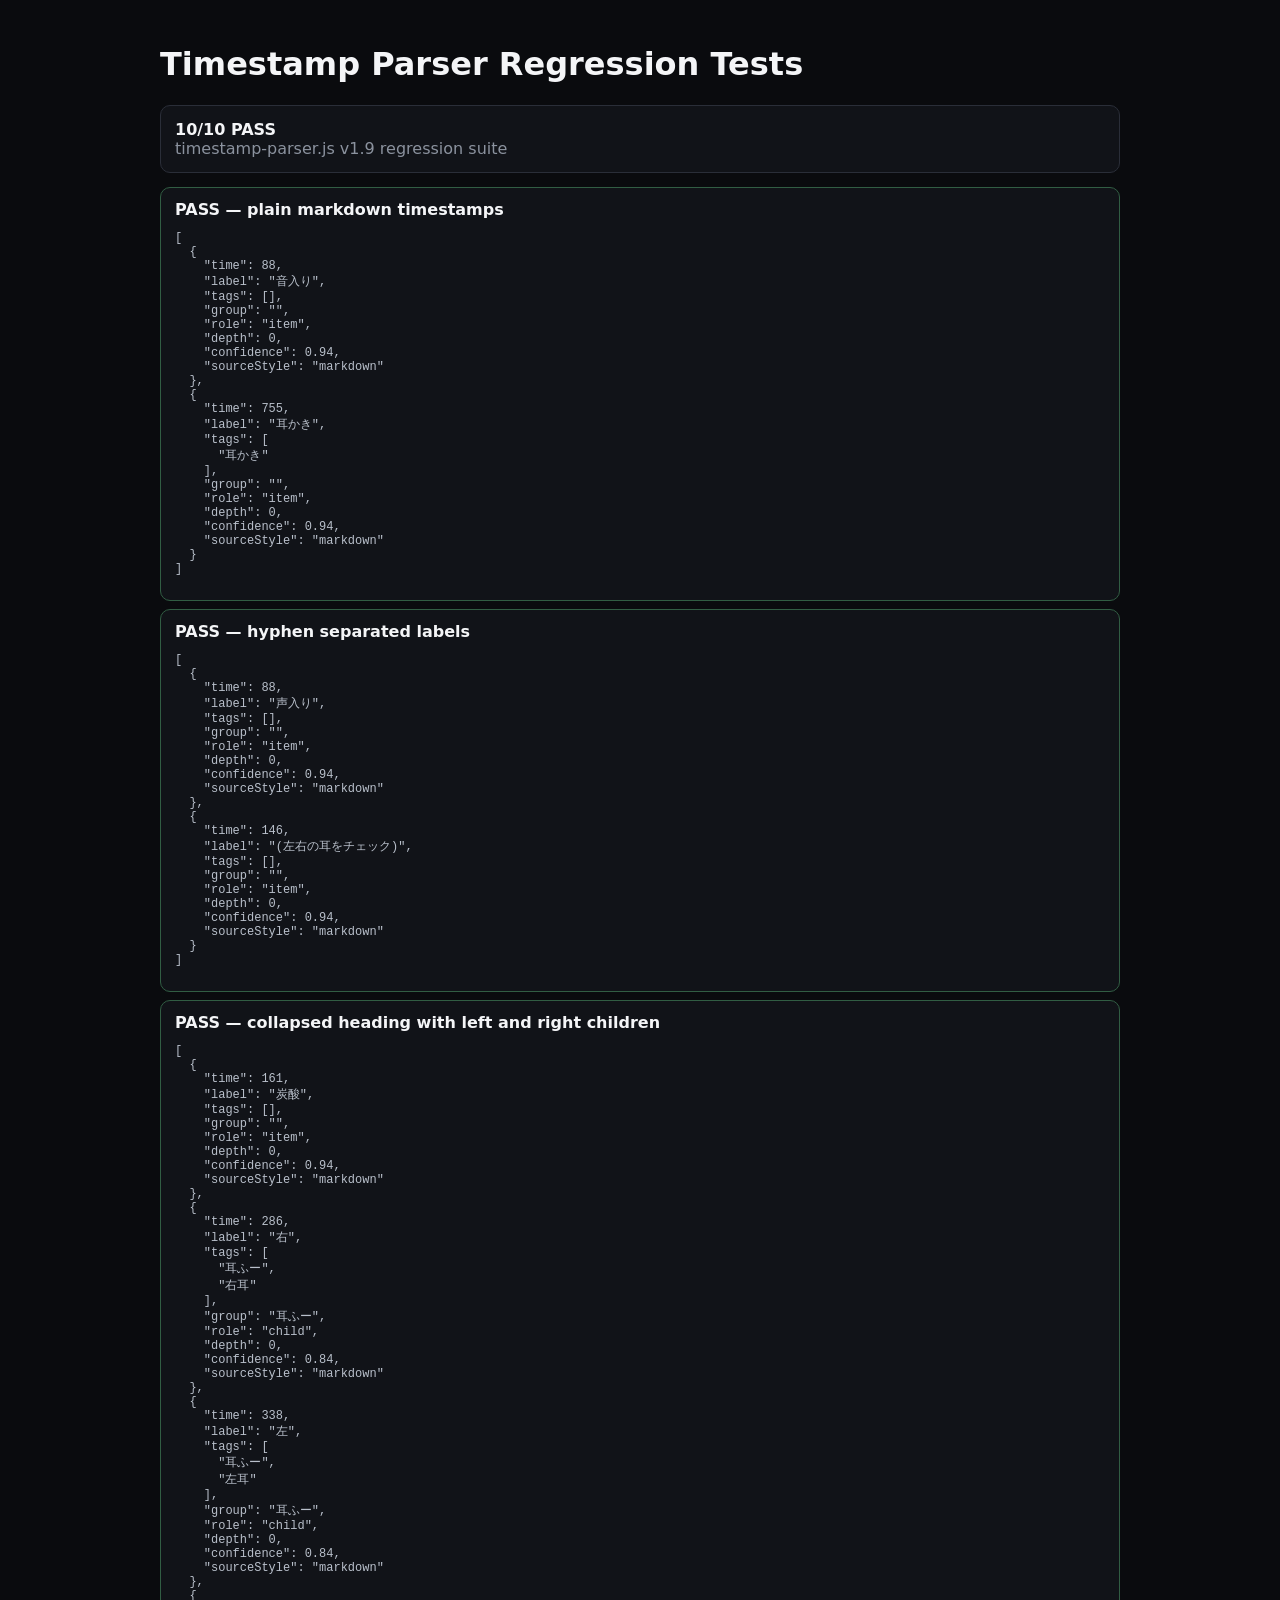
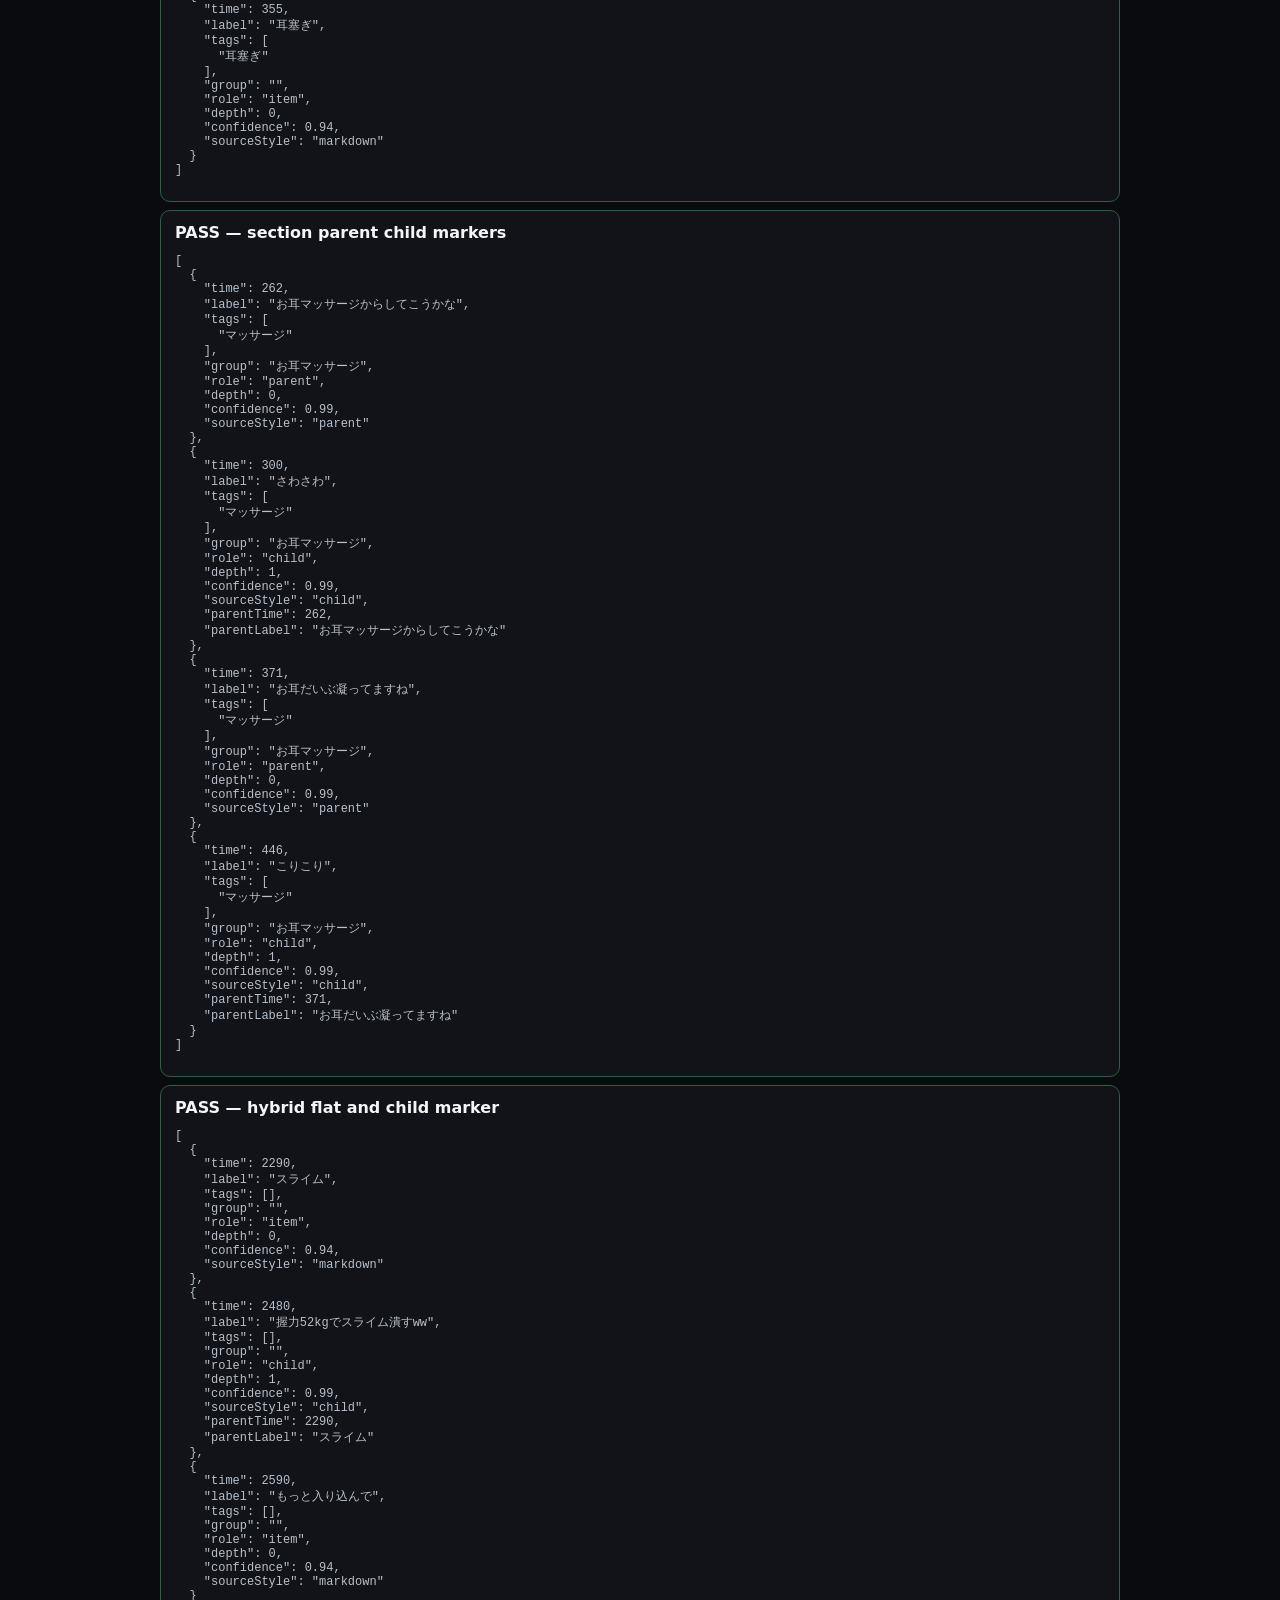
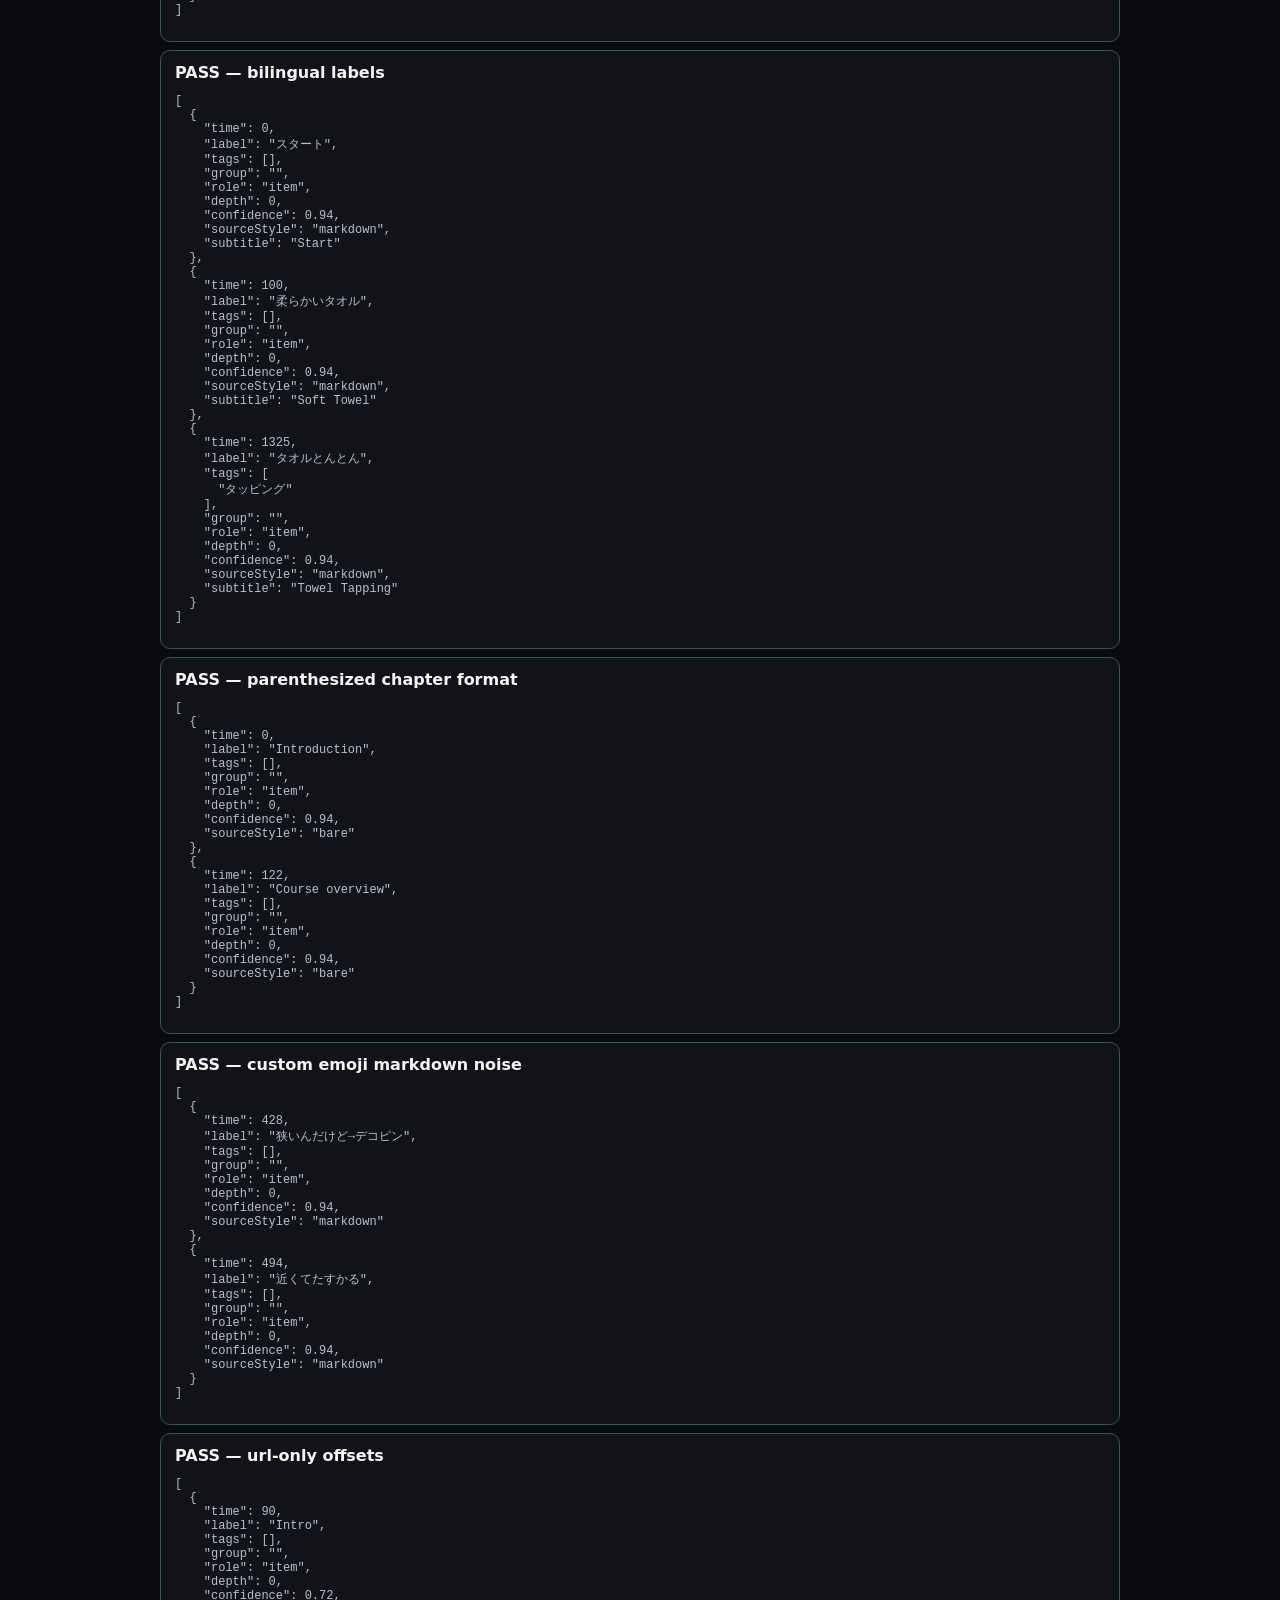
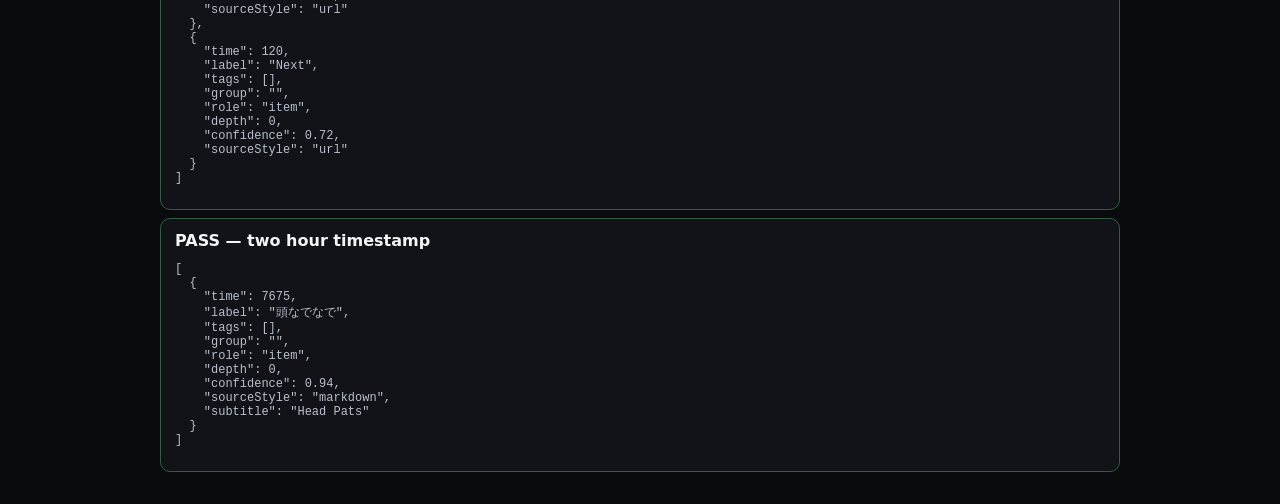
==== tests/timestamp-parser.test.html @ 6ad95bfa "Add browser timestamp parser regression runner" ====
<!doctype html>
<html lang="ja">
<head>
  <meta charset="utf-8">
  <meta name="viewport" content="width=device-width,initial-scale=1">
  <title>ASMRTube Timestamp Parser Tests</title>
  <style>
    body{font-family:system-ui,sans-serif;background:#0a0b0e;color:#f4f5f7;margin:0;padding:24px}
    main{max-width:960px;margin:auto}.summary{padding:14px;border:1px solid #2a2e38;border-radius:10px;background:#111318;margin-bottom:14px}
    .case{padding:12px 14px;margin:8px 0;border:1px solid #262b34;border-radius:10px;background:#111318}.ok{border-color:#315d43}.ng{border-color:#783d47}
    pre{white-space:pre-wrap;word-break:break-word;color:#b9c0cb;font-size:12px}.muted{color:#8b929e}
  </style>
  <script>window.__ASMRTUBE_PARSER_ONLY__=true;</script>
  <script src="../timestamp-parser.js?v=1.9"></script>
</head>
<body>
<main>
  <h1>Timestamp Parser Regression Tests</h1>
  <div id="summary" class="summary">実行中…</div>
  <div id="results"></div>
</main>
<script>
(async()=>{
  const cases=await fetch('./timestamp-cases.json?v=1.9').then(r=>r.json());
  const results=document.querySelector('#results');
  let passed=0;
  const partialMatch=(actual,expected)=>Object.entries(expected).every(([k,v])=>actual?.[k]===v);
  for(const test of cases){
    const actual=parseTimestampText(test.input);
    const ok=test.expected.length===actual.length&&test.expected.every((exp,i)=>partialMatch(actual[i],exp));
    if(ok)passed++;
    const div=document.createElement('section');
    div.className=`case ${ok?'ok':'ng'}`;
    div.innerHTML=`<strong>${ok?'PASS':'FAIL'} — ${test.name}</strong><pre>${escapeHtml(JSON.stringify(actual,null,2))}</pre>`;
    results.appendChild(div);
  }
  document.querySelector('#summary').innerHTML=`<strong>${passed}/${cases.length} PASS</strong><div class="muted">timestamp-parser.js v1.9 regression suite</div>`;
  function escapeHtml(s){return String(s).replace(/[&<>]/g,c=>({'&':'&amp;','<':'&lt;','>':'&gt;'}[c]))}
})().catch(err=>{document.querySelector('#summary').textContent=`テスト実行エラー: ${err.message}`});
</script>
</body>
</html>
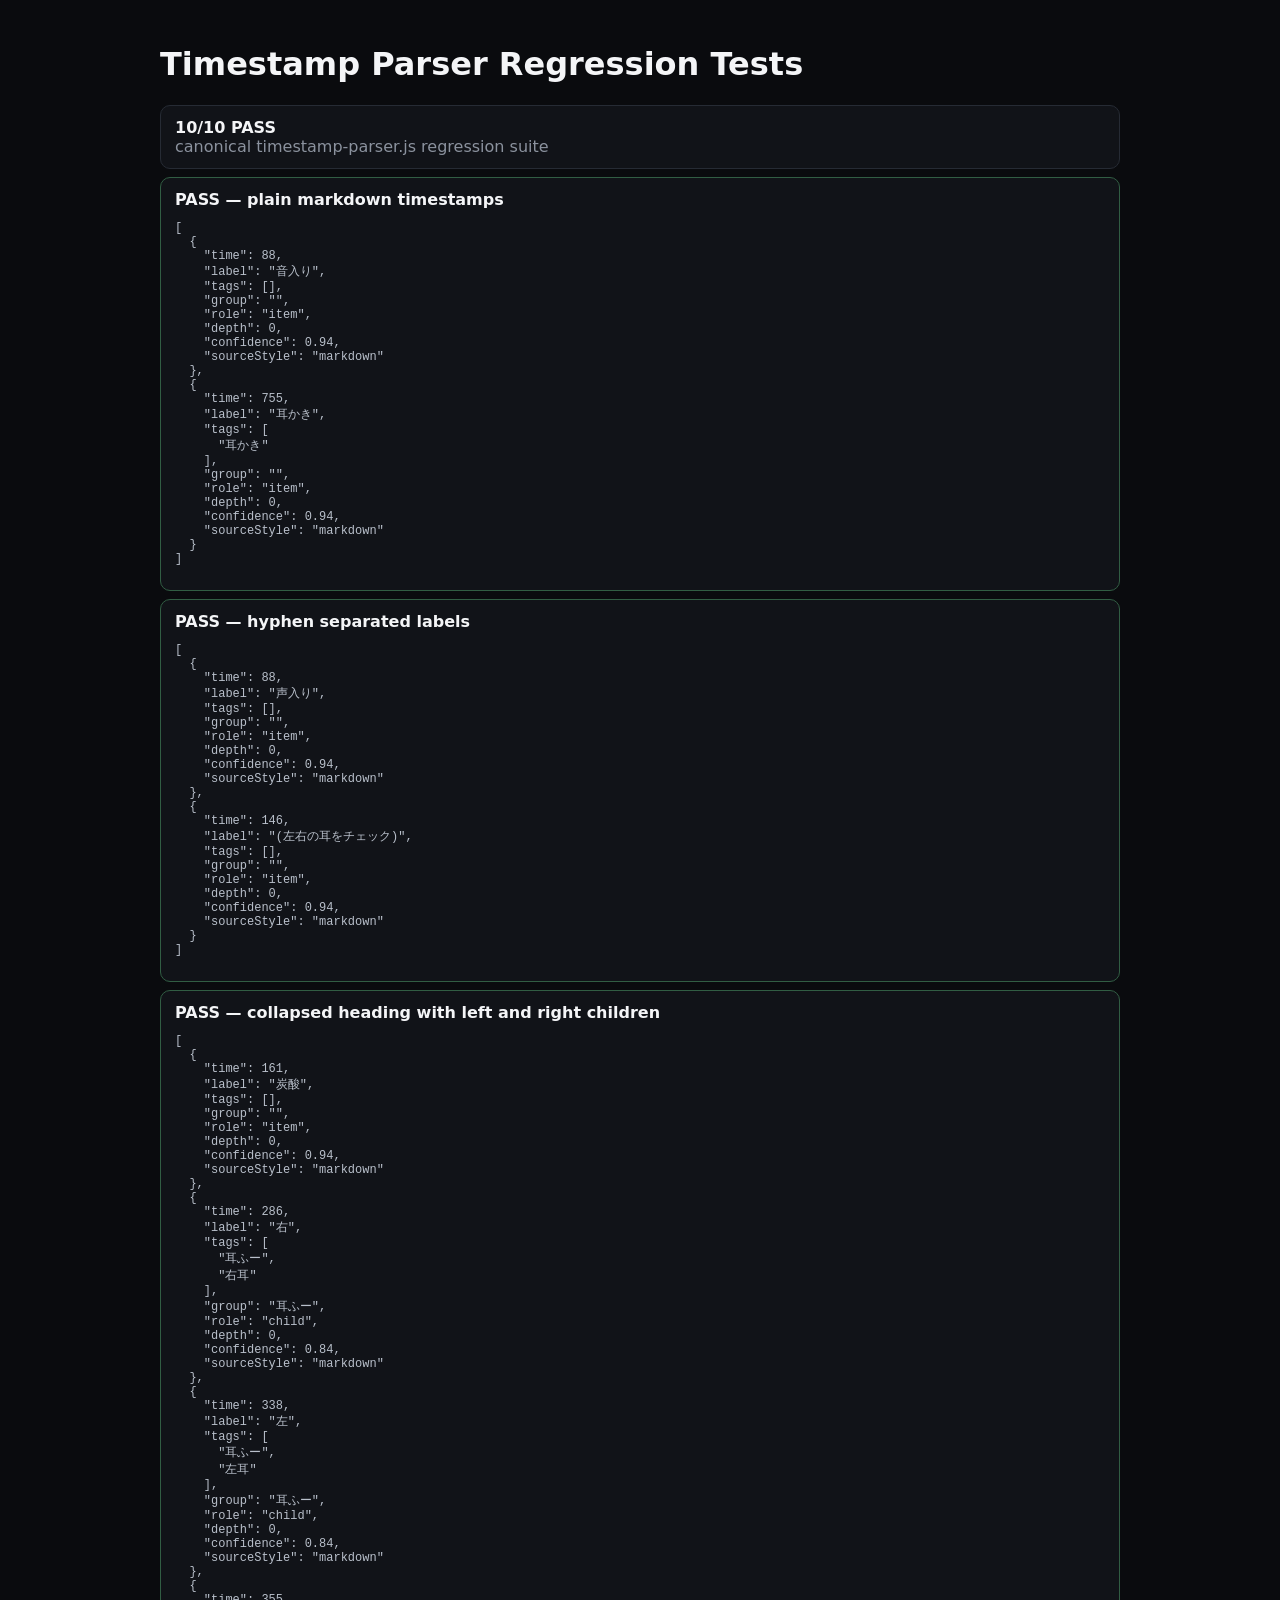
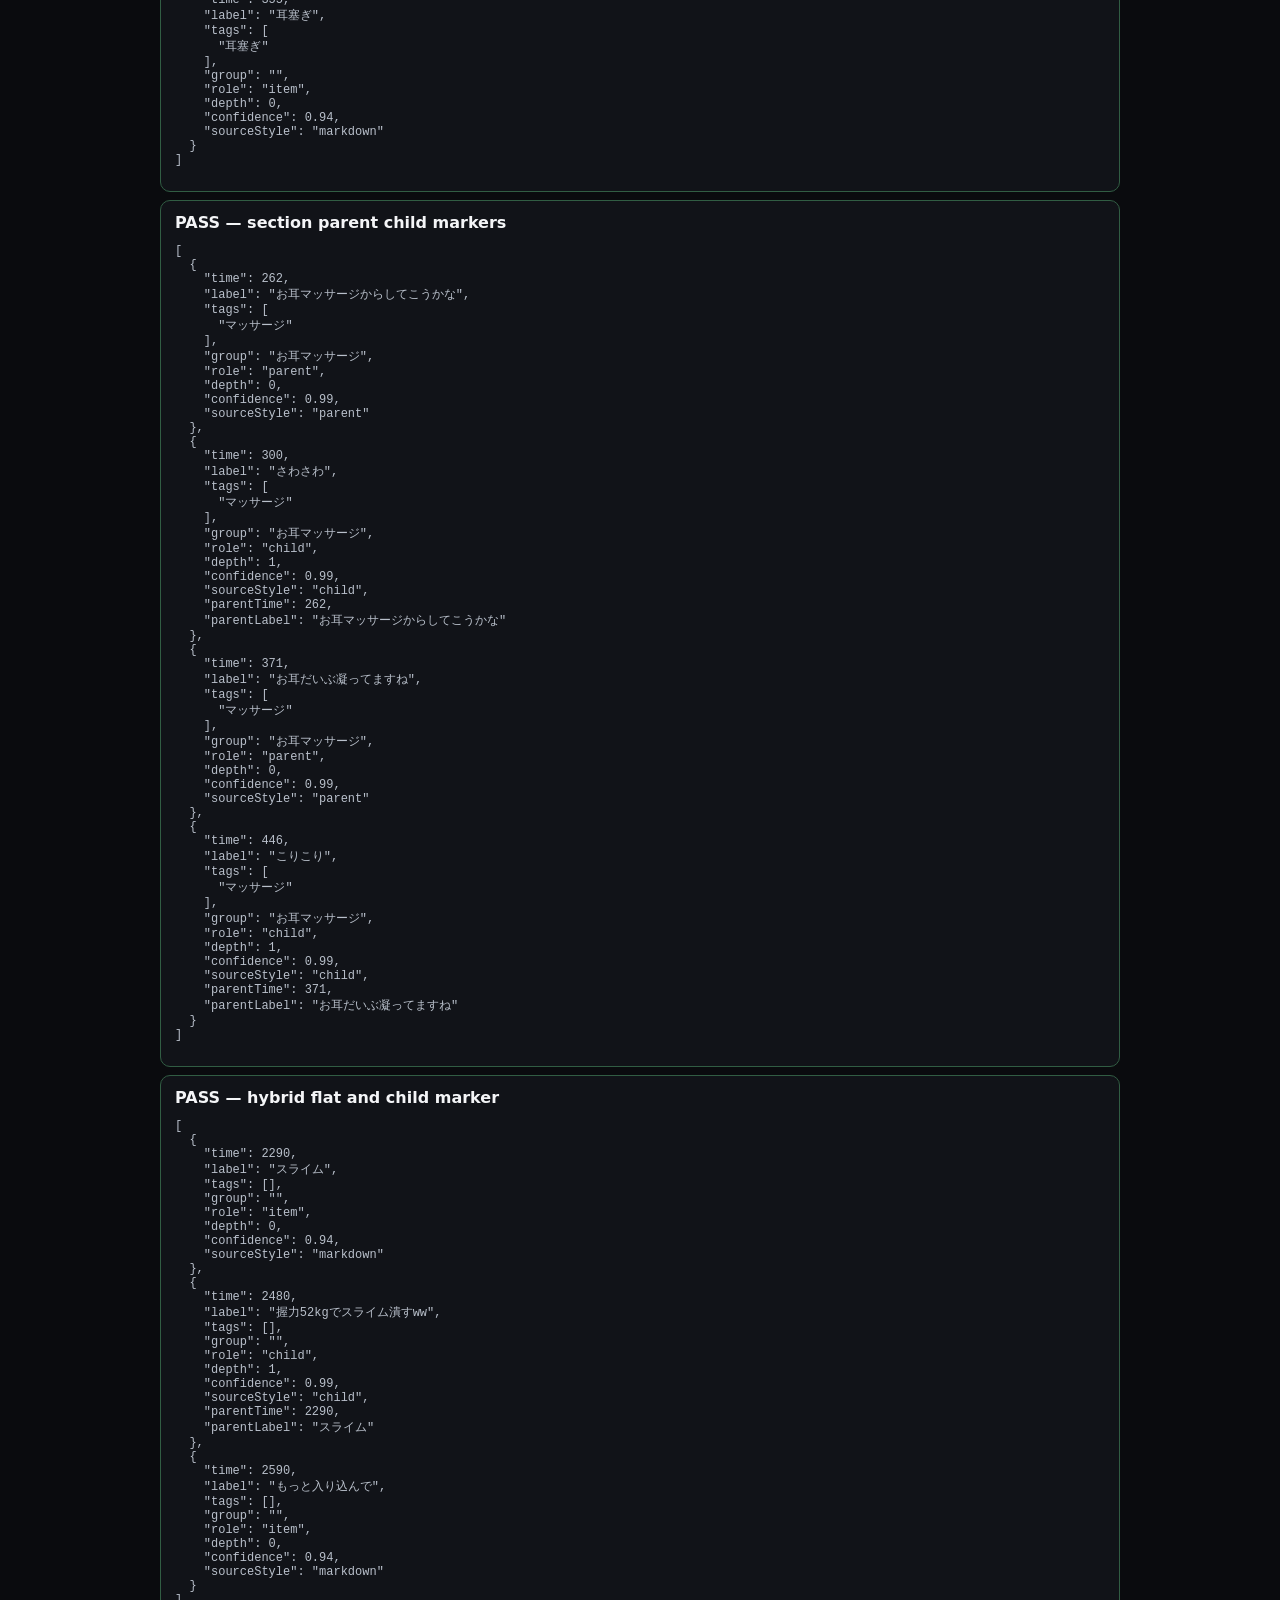
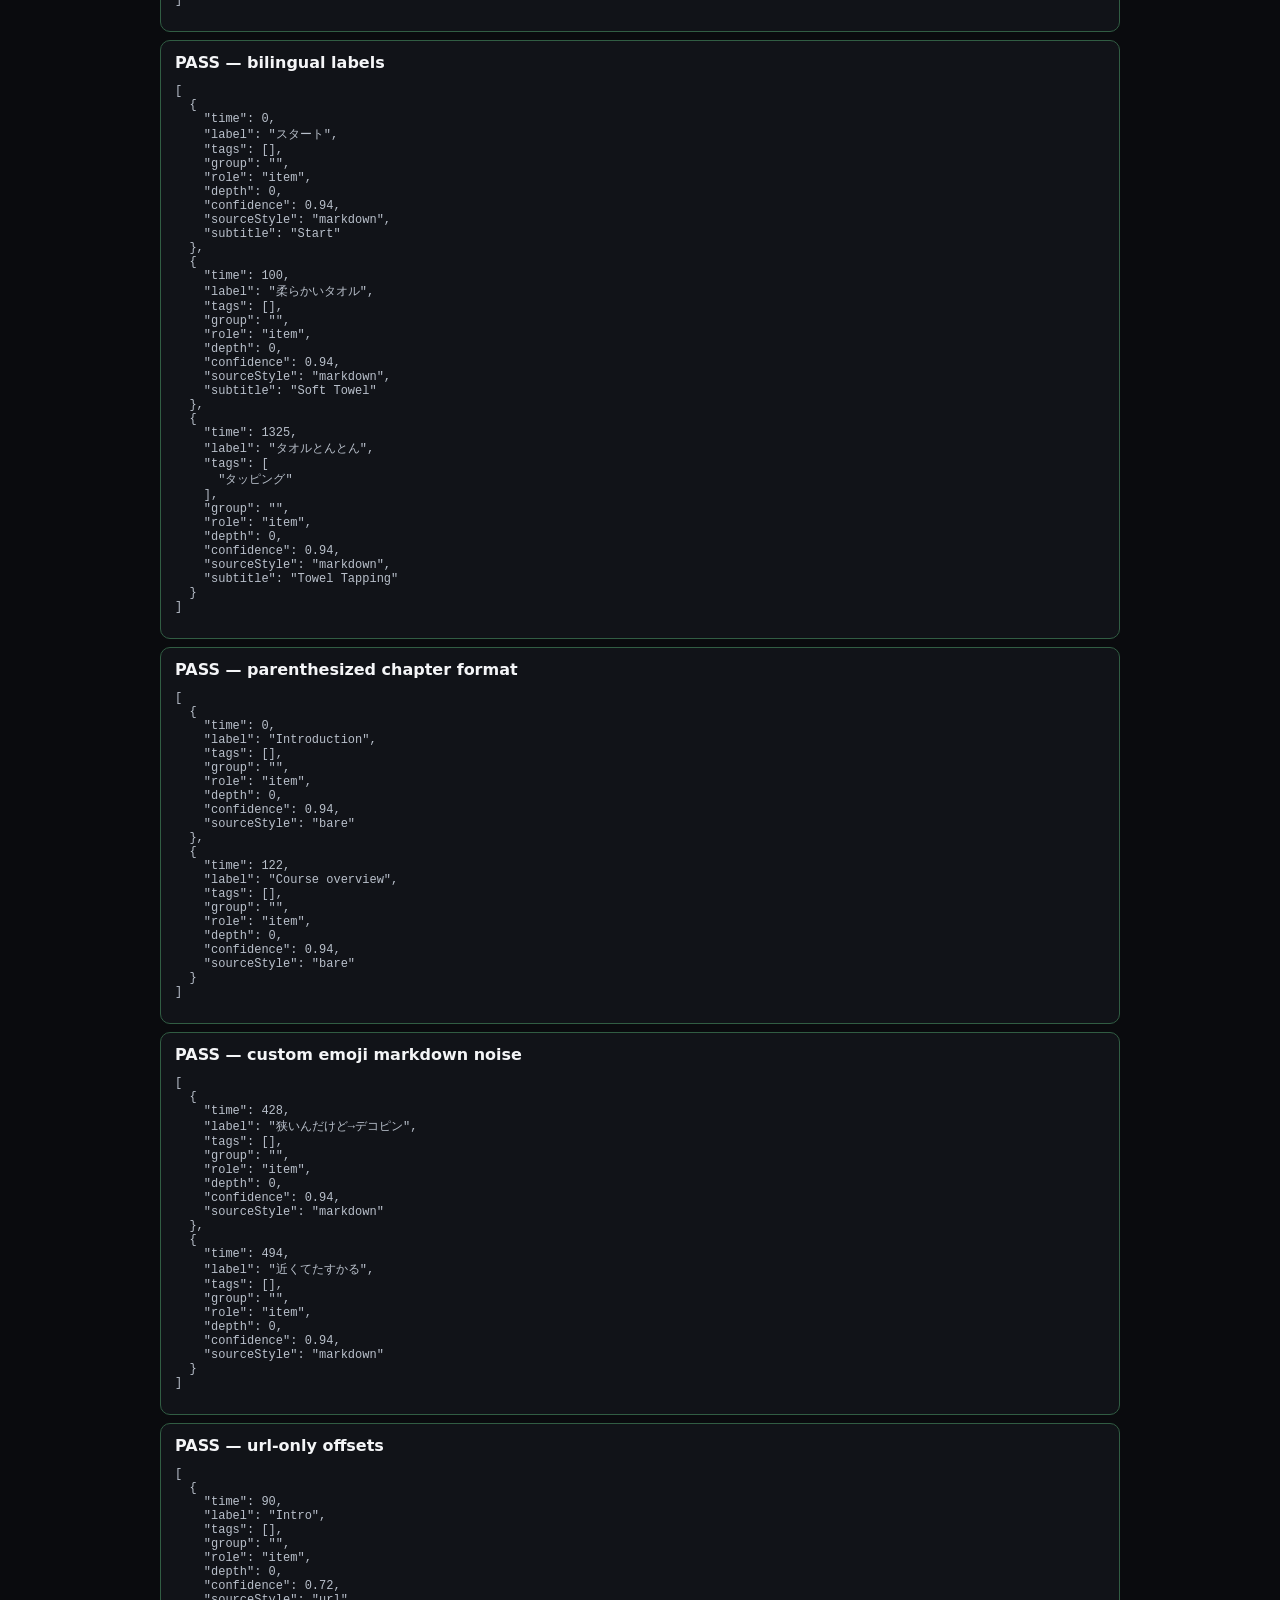
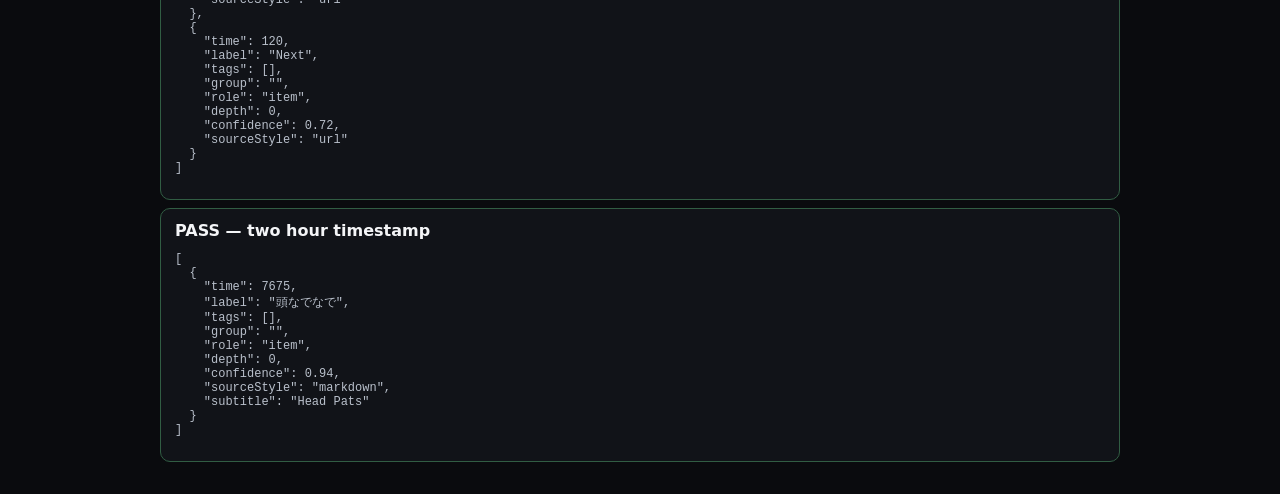
==== commit f8e2c9ec: "Fix browser timestamp regression harness" ====
--- a/tests/timestamp-parser.test.html
+++ b/tests/timestamp-parser.test.html
@@ -4,39 +4,17 @@
   <meta charset="utf-8">
   <meta name="viewport" content="width=device-width,initial-scale=1">
   <title>ASMRTube Timestamp Parser Tests</title>
-  <style>
-    body{font-family:system-ui,sans-serif;background:#0a0b0e;color:#f4f5f7;margin:0;padding:24px}
-    main{max-width:960px;margin:auto}.summary{padding:14px;border:1px solid #2a2e38;border-radius:10px;background:#111318;margin-bottom:14px}
-    .case{padding:12px 14px;margin:8px 0;border:1px solid #262b34;border-radius:10px;background:#111318}.ok{border-color:#315d43}.ng{border-color:#783d47}
-    pre{white-space:pre-wrap;word-break:break-word;color:#b9c0cb;font-size:12px}.muted{color:#8b929e}
-  </style>
-  <script>window.__ASMRTUBE_PARSER_ONLY__=true;</script>
-  <script src="../timestamp-parser.js?v=1.9"></script>
+  <style>body{font-family:system-ui,sans-serif;background:#0a0b0e;color:#f4f5f7;margin:0;padding:24px}main{max-width:960px;margin:auto}.summary,.case{padding:12px 14px;margin:8px 0;border:1px solid #262b34;border-radius:10px;background:#111318}.ok{border-color:#315d43}.ng{border-color:#783d47}pre{white-space:pre-wrap;word-break:break-word;color:#b9c0cb;font-size:12px}.muted{color:#8b929e}</style>
+  <script src="../timestamp-parser.js"></script>
 </head>
-<body>
-<main>
-  <h1>Timestamp Parser Regression Tests</h1>
-  <div id="summary" class="summary">実行中…</div>
-  <div id="results"></div>
-</main>
+<body><main><h1>Timestamp Parser Regression Tests</h1><div id="summary" class="summary">実行中…</div><div id="results"></div></main>
 <script>
 (async()=>{
-  const cases=await fetch('./timestamp-cases.json?v=1.9').then(r=>r.json());
-  const results=document.querySelector('#results');
-  let passed=0;
-  const partialMatch=(actual,expected)=>Object.entries(expected).every(([k,v])=>actual?.[k]===v);
-  for(const test of cases){
-    const actual=parseTimestampText(test.input);
-    const ok=test.expected.length===actual.length&&test.expected.every((exp,i)=>partialMatch(actual[i],exp));
-    if(ok)passed++;
-    const div=document.createElement('section');
-    div.className=`case ${ok?'ok':'ng'}`;
-    div.innerHTML=`<strong>${ok?'PASS':'FAIL'} — ${test.name}</strong><pre>${escapeHtml(JSON.stringify(actual,null,2))}</pre>`;
-    results.appendChild(div);
-  }
-  document.querySelector('#summary').innerHTML=`<strong>${passed}/${cases.length} PASS</strong><div class="muted">timestamp-parser.js v1.9 regression suite</div>`;
-  function escapeHtml(s){return String(s).replace(/[&<>]/g,c=>({'&':'&amp;','<':'&lt;','>':'&gt;'}[c]))}
-})().catch(err=>{document.querySelector('#summary').textContent=`テスト実行エラー: ${err.message}`});
-</script>
-</body>
-</html>
+  const parse=window.ASMRTubeTimestampParser?.parse;if(typeof parse!=='function')throw new Error('ASMRTubeTimestampParser.parse is unavailable');
+  const cases=await fetch('./timestamp-cases.json').then(r=>{if(!r.ok)throw new Error(`cases HTTP ${r.status}`);return r.json()});
+  const results=document.querySelector('#results');let passed=0;
+  const partial=(actual,expected)=>Object.entries(expected).every(([k,v])=>actual?.[k]===v);
+  for(const test of cases){const actual=parse(test.input);const ok=test.expected.length===actual.length&&test.expected.every((exp,i)=>partial(actual[i],exp));if(ok)passed++;const div=document.createElement('section');div.className=`case ${ok?'ok':'ng'}`;const strong=document.createElement('strong');strong.textContent=`${ok?'PASS':'FAIL'} — ${test.name}`;const pre=document.createElement('pre');pre.textContent=JSON.stringify(actual,null,2);div.append(strong,pre);results.appendChild(div)}
+  document.querySelector('#summary').innerHTML=`<strong>${passed}/${cases.length} PASS</strong><div class="muted">canonical timestamp-parser.js regression suite</div>`;
+})().catch(error=>{document.querySelector('#summary').textContent=`テスト実行エラー: ${error.message}`});
+</script></body></html>
